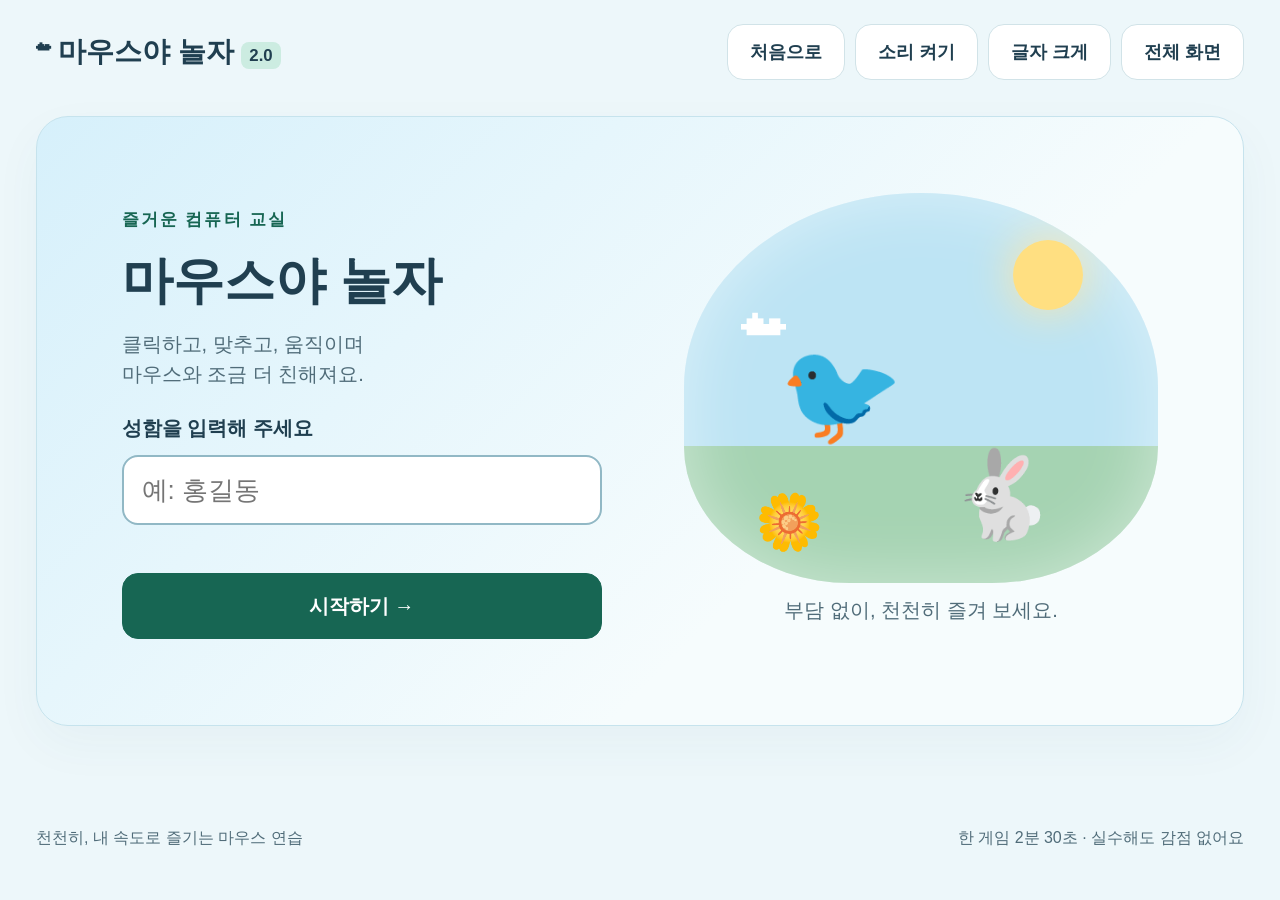
==== mouse-play-2/index.html @ c0b4bb2d "Add Mouse Play 2.0 classroom games in separate preview folder" ====
<!doctype html>
<html lang="ko"><head><meta charset="utf-8"><meta name="viewport" content="width=device-width,initial-scale=1"><meta name="theme-color" content="#e8f7fc"><title>마우스야 놀자 2.0</title><link rel="stylesheet" href="style.css"></head>
<body><header><a class="brand" href="#" id="brand">☁ 마우스야 놀자 <small>2.0</small></a><nav aria-label="화면 설정"><button id="home">처음으로</button><button id="sound" aria-pressed="false">소리 켜기</button><button id="font" aria-pressed="false">글자 크게</button><button id="full">전체 화면</button></nav></header>
<main id="app"></main><footer>천천히, 내 속도로 즐기는 마우스 연습 <span>한 게임 2분 30초 · 실수해도 감점 없어요</span></footer>
<script src="js/core.js"></script><script src="js/targets.js"></script><script src="js/puzzle.js"></script><script src="js/rabbit.js"></script><script src="js/app.js"></script></body></html>
---- mouse-play-2/style.css ----
:root{font-size:20px;--ink:#203f50;--muted:#506c79;--green:#176653;--line:#d1e3e8}*{box-sizing:border-box}body{margin:0;background:#edf7fa;color:var(--ink);font-family:'Malgun Gothic','Apple SD Gothic Neo',sans-serif;line-height:1.5}body.large{font-size:1.18rem}button,input{font:inherit}button,a,input{touch-action:manipulation}button{cursor:pointer;min-height:56px;border:1px solid var(--line);border-radius:16px;background:#fff;color:var(--ink);padding:12px 22px;font-weight:700;transition:box-shadow .18s,background .18s}button:hover{background:#f0faf7;box-shadow:0 4px 14px #1e4a5a16}button:focus-visible,a:focus-visible,input:focus-visible{outline:4px solid #d47c22;outline-offset:4px}button:disabled{cursor:default;opacity:.65}.primary{background:var(--green);color:white;border-color:var(--green);padding:17px 38px}.primary:hover{background:#105441}header{max-width:1560px;margin:auto;padding:24px 36px;display:flex;align-items:center;justify-content:space-between;gap:20px}.brand{text-decoration:none;color:var(--ink);font-size:1.4em;font-weight:900;white-space:nowrap}.brand small{font-size:.6em;background:#ccece1;padding:4px 8px;border-radius:8px}nav{display:flex;flex-wrap:wrap;gap:10px}nav button{font-size:.9em}main{max-width:1440px;margin:0 auto;padding:12px 36px 28px;min-height:calc(100vh - 190px)}footer{max-width:1440px;margin:auto;padding:12px 36px 24px;color:var(--muted);font-size:.8em;display:flex;justify-content:space-between;gap:20px}.eyebrow{color:var(--green);font-size:.85em;letter-spacing:.12em;font-weight:800}h1{font-size:clamp(2rem,4vw,3.2rem);line-height:1.25;margin:16px 0}h2{font-size:1.75em;margin:12px 0}p{margin:12px 0 24px}.sub{color:var(--muted)}.welcome{position:relative;overflow:hidden;background:linear-gradient(135deg,#d6f0fb,#f6fcfd 65%);border:1px solid #c6e3ed;border-radius:32px;min-height:610px;padding:70px 7%;display:grid;grid-template-columns:1.1fr 1fr;align-items:center;gap:40px;box-shadow:0 18px 50px #345b6d0b}.welcome form{max-width:480px}.welcome label{display:block;font-weight:700;margin-bottom:12px}.welcome input{width:100%;min-height:70px;border:2px solid #91b8c5;border-radius:16px;padding:12px 18px;background:#fff;font-size:1.3em;margin-bottom:18px}.welcome .primary{width:100%}.error{color:#a13426;min-height:30px;font-weight:700}.scene{height:390px;position:relative;isolation:isolate;border-radius:50% 50% 35% 35%;background:linear-gradient(#bde4f4 65%,#a5d3b2 65%);box-shadow:inset 0 0 70px #ffffff77;overflow:hidden}.sun{position:absolute;right:16%;top:12%;width:70px;height:70px;border-radius:50%;background:#ffdf81;box-shadow:0 0 45px #ffe6a5}.cloud{position:absolute;top:20%;left:12%;font-size:90px;color:#fff;animation:drift 8s ease-in-out infinite alternate}.scene .bird{position:absolute;font-size:100px;left:20%;top:32%;animation:float 3s ease-in-out infinite}.scene .rabbit{position:absolute;bottom:25px;right:22%;font-size:85px}.scene .flower{position:absolute;bottom:20px;left:15%;font-size:55px}.badge{display:inline-block;border-radius:30px;padding:8px 17px;background:#fff;color:var(--green);font-size:.85em;font-weight:700}.heading{margin:16px 0 30px}.cards{display:grid;grid-template-columns:1fr 1fr;gap:24px}.card{position:relative;overflow:hidden;text-align:left;padding:28px 32px;display:flex;align-items:center;gap:30px;min-height:220px;border-radius:24px;box-shadow:0 8px 25px #345b6d09}.card .art{width:150px;min-width:110px;height:150px;display:grid;place-items:center;font-size:88px;border-radius:50%;background:#dff2fa}.card:nth-child(2) .art{background:#f9edda}.card:nth-child(3) .art{background:#fbe5e5}.card:nth-child(4) .art{background:#e4f2dc}.card strong{display:block;font-size:1.5em;margin:8px 0}.card p{margin:0;color:var(--muted);font-weight:400}.tag{font-size:.75em;color:var(--green)}.center{text-align:center}.levels{max-width:850px;margin:40px auto}.levels .card{justify-content:center}.actions{display:flex;gap:14px;flex-wrap:wrap;justify-content:center;margin-top:24px}.hud{display:flex;gap:16px;align-items:center;flex-wrap:wrap;margin-bottom:16px}.hud .stat{background:#fff;border:1px solid var(--line);border-radius:17px;padding:12px 24px;flex:1;min-width:150px}.stat small{display:block;font-size:.7em;color:var(--muted)}.stat strong{font-size:1.5em}.hud .time{color:var(--green);font-variant-numeric:tabular-nums}.game-title{display:flex;align-items:center;justify-content:space-between;gap:15px;flex-wrap:wrap;margin:10px 0}.game-title h2{font-size:1.25em}.hint{padding:10px 0;margin:0;color:var(--muted)}.arena{width:100%;aspect-ratio:2.05;min-height:340px;max-height:650px;position:relative;border:2px solid #a9cfcc;border-radius:26px;overflow:hidden;background:#d7eff5;touch-action:none;user-select:none}.arena canvas{width:100%;height:100%;display:block}.score-big{font-size:4em;line-height:1.3;font-weight:900;color:var(--green);margin:20px 0}.result{max-width:950px;margin:auto;background:#fff;border:1px solid var(--line);border-radius:28px;padding:36px}.rank{margin:28px 0;text-align:left;background:#f3f8f9;padding:22px;border-radius:18px}.rank h3{margin:0 0 8px}.rank p{font-size:.85em;margin:8px 0 14px}.rank ol{padding-left:32px}.rank li{padding:8px;border-bottom:1px solid var(--line)}.rank .mine{background:#dcefe5;font-weight:800}.rank li span{float:right}.puzzle-tools{position:absolute;right:16px;top:12px;z-index:2}.puzzle-preview{position:absolute;inset:8%;z-index:4;background:#fff;padding:16px;border-radius:20px;box-shadow:0 6px 24px #0003;display:flex;align-items:center;justify-content:center;gap:14px}.puzzle-preview img{max-width:85%;max-height:100%;object-fit:contain}.toast{position:absolute;left:50%;top:14%;transform:translateX(-50%);background:#fff;padding:14px 24px;border-radius:20px;font-size:1.3em;font-weight:800;box-shadow:0 6px 22px #0002;pointer-events:none;z-index:3}.hidden{display:none!important}@keyframes drift{to{transform:translateX(40px)}}@keyframes float{50%{transform:translateY(-18px) rotate(-5deg)}}@media(max-width:950px){header{flex-direction:column;align-items:flex-start;padding:18px 20px}main{padding:10px 20px 20px}.welcome{padding:35px;min-height:520px;gap:15px}.scene{height:300px}.cards{gap:16px}.card{padding:22px;gap:18px}.card .art{min-width:80px;width:100px;height:110px;font-size:65px}.card strong{font-size:1.2em}footer{padding:16px 20px;flex-wrap:wrap}}@media(max-width:640px){:root{font-size:18px}header nav{gap:7px}nav button{padding:10px 13px}.welcome{display:block;padding:28px}.welcome .scene{display:none}.cards{grid-template-columns:1fr}.card{min-height:150px}.heading{margin:10px 0 20px}.arena{aspect-ratio:auto;height:440px;min-height:0}.hud{gap:8px}.hud .stat{min-width:95px;padding:10px}.stat strong{font-size:1.15em}.result{padding:24px 18px}.score-big{font-size:3em}}
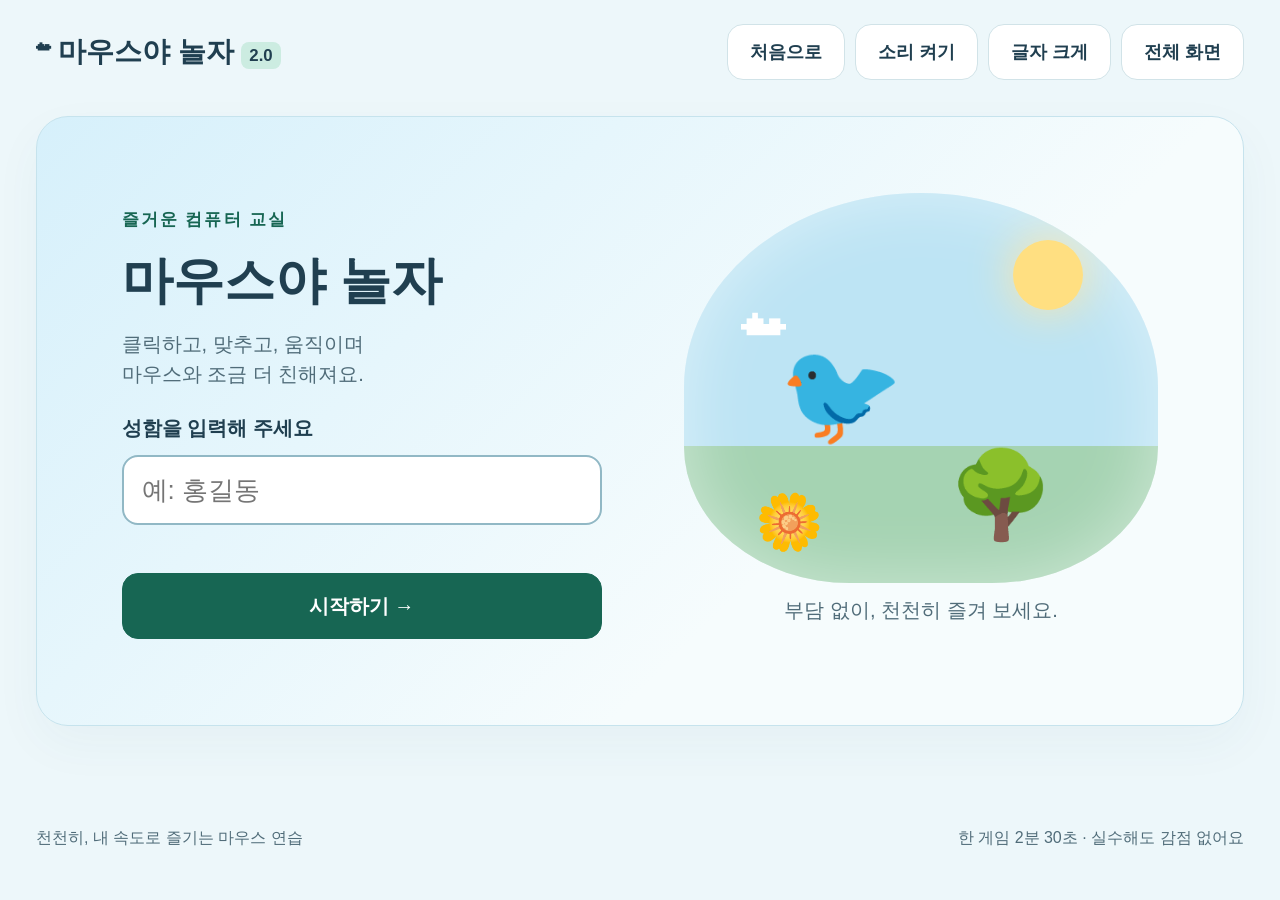
==== commit 945c7d0f: "Revise classroom games: size scores, 6/9 piece puzzles, three games and game-selection home" ====
--- a/mouse-play-2/index.html
+++ b/mouse-play-2/index.html
@@ -1,5 +1,6 @@
-<!doctype html>
-<html lang="ko"><head><meta charset="utf-8"><meta name="viewport" content="width=device-width,initial-scale=1"><meta name="theme-color" content="#e8f7fc"><title>마우스야 놀자 2.0</title><link rel="stylesheet" href="style.css"></head>
-<body><header><a class="brand" href="#" id="brand">☁ 마우스야 놀자 <small>2.0</small></a><nav aria-label="화면 설정"><button id="home">처음으로</button><button id="sound" aria-pressed="false">소리 켜기</button><button id="font" aria-pressed="false">글자 크게</button><button id="full">전체 화면</button></nav></header>
-<main id="app"></main><footer>천천히, 내 속도로 즐기는 마우스 연습 <span>한 게임 2분 30초 · 실수해도 감점 없어요</span></footer>
-<script src="js/core.js"></script><script src="js/targets.js"></script><script src="js/puzzle.js"></script><script src="js/rabbit.js"></script><script src="js/app.js"></script></body></html>
+<!doctype html>
+<html lang="ko"><head><meta charset="utf-8"><meta name="viewport" content="width=device-width,initial-scale=1"><meta name="theme-color" content="#e8f7fc"><title>마우스야 놀자 2.0</title><link rel="stylesheet" href="style.css?v=20261018-2"></head>
+<body><header><a class="brand" href="#" id="brand">☁ 마우스야 놀자 <small>2.0</small></a><nav aria-label="화면 설정"><button id="home">처음으로</button><button id="sound" aria-pressed="false">소리 켜기</button><button id="font" aria-pressed="false">글자 크게</button><button id="full">전체 화면</button></nav></header>
+<main id="app"></main><footer>천천히, 내 속도로 즐기는 마우스 연습 <span>한 게임 2분 30초 · 실수해도 감점 없어요</span></footer>
+<script src="js/core.js?v=20261018-2"></script><script src="js/targets.js?v=20261018-2"></script><script src="js/puzzle.js?v=20261018-2"></script><script src="js/app.js?v=20261018-2"></script></body></html>
+
--- a/mouse-play-2/style.css
+++ b/mouse-play-2/style.css
@@ -1 +1,3 @@
 :root{font-size:20px;--ink:#203f50;--muted:#506c79;--green:#176653;--line:#d1e3e8}*{box-sizing:border-box}body{margin:0;background:#edf7fa;color:var(--ink);font-family:'Malgun Gothic','Apple SD Gothic Neo',sans-serif;line-height:1.5}body.large{font-size:1.18rem}button,input{font:inherit}button,a,input{touch-action:manipulation}button{cursor:pointer;min-height:56px;border:1px solid var(--line);border-radius:16px;background:#fff;color:var(--ink);padding:12px 22px;font-weight:700;transition:box-shadow .18s,background .18s}button:hover{background:#f0faf7;box-shadow:0 4px 14px #1e4a5a16}button:focus-visible,a:focus-visible,input:focus-visible{outline:4px solid #d47c22;outline-offset:4px}button:disabled{cursor:default;opacity:.65}.primary{background:var(--green);color:white;border-color:var(--green);padding:17px 38px}.primary:hover{background:#105441}header{max-width:1560px;margin:auto;padding:24px 36px;display:flex;align-items:center;justify-content:space-between;gap:20px}.brand{text-decoration:none;color:var(--ink);font-size:1.4em;font-weight:900;white-space:nowrap}.brand small{font-size:.6em;background:#ccece1;padding:4px 8px;border-radius:8px}nav{display:flex;flex-wrap:wrap;gap:10px}nav button{font-size:.9em}main{max-width:1440px;margin:0 auto;padding:12px 36px 28px;min-height:calc(100vh - 190px)}footer{max-width:1440px;margin:auto;padding:12px 36px 24px;color:var(--muted);font-size:.8em;display:flex;justify-content:space-between;gap:20px}.eyebrow{color:var(--green);font-size:.85em;letter-spacing:.12em;font-weight:800}h1{font-size:clamp(2rem,4vw,3.2rem);line-height:1.25;margin:16px 0}h2{font-size:1.75em;margin:12px 0}p{margin:12px 0 24px}.sub{color:var(--muted)}.welcome{position:relative;overflow:hidden;background:linear-gradient(135deg,#d6f0fb,#f6fcfd 65%);border:1px solid #c6e3ed;border-radius:32px;min-height:610px;padding:70px 7%;display:grid;grid-template-columns:1.1fr 1fr;align-items:center;gap:40px;box-shadow:0 18px 50px #345b6d0b}.welcome form{max-width:480px}.welcome label{display:block;font-weight:700;margin-bottom:12px}.welcome input{width:100%;min-height:70px;border:2px solid #91b8c5;border-radius:16px;padding:12px 18px;background:#fff;font-size:1.3em;margin-bottom:18px}.welcome .primary{width:100%}.error{color:#a13426;min-height:30px;font-weight:700}.scene{height:390px;position:relative;isolation:isolate;border-radius:50% 50% 35% 35%;background:linear-gradient(#bde4f4 65%,#a5d3b2 65%);box-shadow:inset 0 0 70px #ffffff77;overflow:hidden}.sun{position:absolute;right:16%;top:12%;width:70px;height:70px;border-radius:50%;background:#ffdf81;box-shadow:0 0 45px #ffe6a5}.cloud{position:absolute;top:20%;left:12%;font-size:90px;color:#fff;animation:drift 8s ease-in-out infinite alternate}.scene .bird{position:absolute;font-size:100px;left:20%;top:32%;animation:float 3s ease-in-out infinite}.scene .rabbit{position:absolute;bottom:25px;right:22%;font-size:85px}.scene .flower{position:absolute;bottom:20px;left:15%;font-size:55px}.badge{display:inline-block;border-radius:30px;padding:8px 17px;background:#fff;color:var(--green);font-size:.85em;font-weight:700}.heading{margin:16px 0 30px}.cards{display:grid;grid-template-columns:1fr 1fr;gap:24px}.card{position:relative;overflow:hidden;text-align:left;padding:28px 32px;display:flex;align-items:center;gap:30px;min-height:220px;border-radius:24px;box-shadow:0 8px 25px #345b6d09}.card .art{width:150px;min-width:110px;height:150px;display:grid;place-items:center;font-size:88px;border-radius:50%;background:#dff2fa}.card:nth-child(2) .art{background:#f9edda}.card:nth-child(3) .art{background:#fbe5e5}.card:nth-child(4) .art{background:#e4f2dc}.card strong{display:block;font-size:1.5em;margin:8px 0}.card p{margin:0;color:var(--muted);font-weight:400}.tag{font-size:.75em;color:var(--green)}.center{text-align:center}.levels{max-width:850px;margin:40px auto}.levels .card{justify-content:center}.actions{display:flex;gap:14px;flex-wrap:wrap;justify-content:center;margin-top:24px}.hud{display:flex;gap:16px;align-items:center;flex-wrap:wrap;margin-bottom:16px}.hud .stat{background:#fff;border:1px solid var(--line);border-radius:17px;padding:12px 24px;flex:1;min-width:150px}.stat small{display:block;font-size:.7em;color:var(--muted)}.stat strong{font-size:1.5em}.hud .time{color:var(--green);font-variant-numeric:tabular-nums}.game-title{display:flex;align-items:center;justify-content:space-between;gap:15px;flex-wrap:wrap;margin:10px 0}.game-title h2{font-size:1.25em}.hint{padding:10px 0;margin:0;color:var(--muted)}.arena{width:100%;aspect-ratio:2.05;min-height:340px;max-height:650px;position:relative;border:2px solid #a9cfcc;border-radius:26px;overflow:hidden;background:#d7eff5;touch-action:none;user-select:none}.arena canvas{width:100%;height:100%;display:block}.score-big{font-size:4em;line-height:1.3;font-weight:900;color:var(--green);margin:20px 0}.result{max-width:950px;margin:auto;background:#fff;border:1px solid var(--line);border-radius:28px;padding:36px}.rank{margin:28px 0;text-align:left;background:#f3f8f9;padding:22px;border-radius:18px}.rank h3{margin:0 0 8px}.rank p{font-size:.85em;margin:8px 0 14px}.rank ol{padding-left:32px}.rank li{padding:8px;border-bottom:1px solid var(--line)}.rank .mine{background:#dcefe5;font-weight:800}.rank li span{float:right}.puzzle-tools{position:absolute;right:16px;top:12px;z-index:2}.puzzle-preview{position:absolute;inset:8%;z-index:4;background:#fff;padding:16px;border-radius:20px;box-shadow:0 6px 24px #0003;display:flex;align-items:center;justify-content:center;gap:14px}.puzzle-preview img{max-width:85%;max-height:100%;object-fit:contain}.toast{position:absolute;left:50%;top:14%;transform:translateX(-50%);background:#fff;padding:14px 24px;border-radius:20px;font-size:1.3em;font-weight:800;box-shadow:0 6px 22px #0002;pointer-events:none;z-index:3}.hidden{display:none!important}@keyframes drift{to{transform:translateX(40px)}}@keyframes float{50%{transform:translateY(-18px) rotate(-5deg)}}@media(max-width:950px){header{flex-direction:column;align-items:flex-start;padding:18px 20px}main{padding:10px 20px 20px}.welcome{padding:35px;min-height:520px;gap:15px}.scene{height:300px}.cards{gap:16px}.card{padding:22px;gap:18px}.card .art{min-width:80px;width:100px;height:110px;font-size:65px}.card strong{font-size:1.2em}footer{padding:16px 20px;flex-wrap:wrap}}@media(max-width:640px){:root{font-size:18px}header nav{gap:7px}nav button{padding:10px 13px}.welcome{display:block;padding:28px}.welcome .scene{display:none}.cards{grid-template-columns:1fr}.card{min-height:150px}.heading{margin:10px 0 20px}.arena{aspect-ratio:auto;height:440px;min-height:0}.hud{gap:8px}.hud .stat{min-width:95px;padding:10px}.stat strong{font-size:1.15em}.result{padding:24px 18px}.score-big{font-size:3em}}
+.cards.game-cards{grid-template-columns:repeat(3,minmax(0,1fr))}.game-cards .card{flex-direction:column;align-items:flex-start}.game-cards .art{align-self:center}.game-cards .card strong{font-size:1.3em}@media(max-width:950px){.cards.game-cards{grid-template-columns:repeat(2,minmax(0,1fr))}}@media(max-width:640px){.cards.game-cards{grid-template-columns:1fr}.game-cards .card{flex-direction:row;align-items:center}}
+
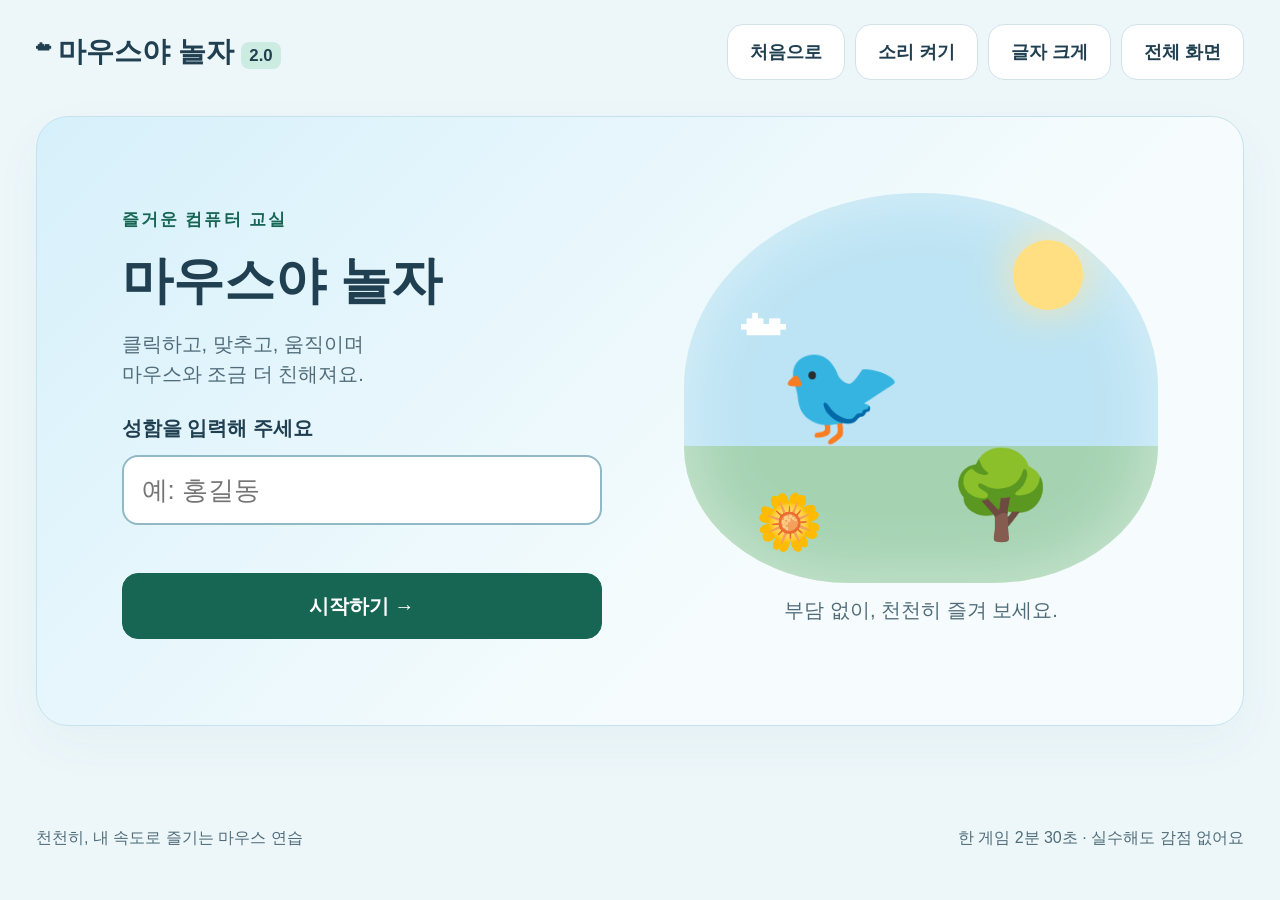
==== commit c7d50099: "Replace bird emoji glyphs with canvas illustrations to avoid missing-glyph boxes" ====
--- a/mouse-play-2/index.html
+++ b/mouse-play-2/index.html
@@ -1,6 +1,6 @@
 <!doctype html>
-<html lang="ko"><head><meta charset="utf-8"><meta name="viewport" content="width=device-width,initial-scale=1"><meta name="theme-color" content="#e8f7fc"><title>마우스야 놀자 2.0</title><link rel="stylesheet" href="style.css?v=20261018-2"></head>
+<html lang="ko"><head><meta charset="utf-8"><meta name="viewport" content="width=device-width,initial-scale=1"><meta name="theme-color" content="#e8f7fc"><title>마우스야 놀자 2.0</title><link rel="stylesheet" href="style.css?v=20261018-4"></head>
 <body><header><a class="brand" href="#" id="brand">☁ 마우스야 놀자 <small>2.0</small></a><nav aria-label="화면 설정"><button id="home">처음으로</button><button id="sound" aria-pressed="false">소리 켜기</button><button id="font" aria-pressed="false">글자 크게</button><button id="full">전체 화면</button></nav></header>
 <main id="app"></main><footer>천천히, 내 속도로 즐기는 마우스 연습 <span>한 게임 2분 30초 · 실수해도 감점 없어요</span></footer>
-<script src="js/core.js?v=20261018-2"></script><script src="js/targets.js?v=20261018-2"></script><script src="js/puzzle.js?v=20261018-2"></script><script src="js/app.js?v=20261018-2"></script></body></html>
+<script src="js/core.js?v=20261018-4"></script><script src="js/targets.js?v=20261026-1"></script><script src="js/puzzle.js?v=20261018-4"></script><script src="js/differences.js?v=20261018-4"></script><script src="js/app.js?v=20261018-4"></script></body></html>
 
--- a/mouse-play-2/style.css
+++ b/mouse-play-2/style.css
@@ -1,3 +1,4 @@
-:root{font-size:20px;--ink:#203f50;--muted:#506c79;--green:#176653;--line:#d1e3e8}*{box-sizing:border-box}body{margin:0;background:#edf7fa;color:var(--ink);font-family:'Malgun Gothic','Apple SD Gothic Neo',sans-serif;line-height:1.5}body.large{font-size:1.18rem}button,input{font:inherit}button,a,input{touch-action:manipulation}button{cursor:pointer;min-height:56px;border:1px solid var(--line);border-radius:16px;background:#fff;color:var(--ink);padding:12px 22px;font-weight:700;transition:box-shadow .18s,background .18s}button:hover{background:#f0faf7;box-shadow:0 4px 14px #1e4a5a16}button:focus-visible,a:focus-visible,input:focus-visible{outline:4px solid #d47c22;outline-offset:4px}button:disabled{cursor:default;opacity:.65}.primary{background:var(--green);color:white;border-color:var(--green);padding:17px 38px}.primary:hover{background:#105441}header{max-width:1560px;margin:auto;padding:24px 36px;display:flex;align-items:center;justify-content:space-between;gap:20px}.brand{text-decoration:none;color:var(--ink);font-size:1.4em;font-weight:900;white-space:nowrap}.brand small{font-size:.6em;background:#ccece1;padding:4px 8px;border-radius:8px}nav{display:flex;flex-wrap:wrap;gap:10px}nav button{font-size:.9em}main{max-width:1440px;margin:0 auto;padding:12px 36px 28px;min-height:calc(100vh - 190px)}footer{max-width:1440px;margin:auto;padding:12px 36px 24px;color:var(--muted);font-size:.8em;display:flex;justify-content:space-between;gap:20px}.eyebrow{color:var(--green);font-size:.85em;letter-spacing:.12em;font-weight:800}h1{font-size:clamp(2rem,4vw,3.2rem);line-height:1.25;margin:16px 0}h2{font-size:1.75em;margin:12px 0}p{margin:12px 0 24px}.sub{color:var(--muted)}.welcome{position:relative;overflow:hidden;background:linear-gradient(135deg,#d6f0fb,#f6fcfd 65%);border:1px solid #c6e3ed;border-radius:32px;min-height:610px;padding:70px 7%;display:grid;grid-template-columns:1.1fr 1fr;align-items:center;gap:40px;box-shadow:0 18px 50px #345b6d0b}.welcome form{max-width:480px}.welcome label{display:block;font-weight:700;margin-bottom:12px}.welcome input{width:100%;min-height:70px;border:2px solid #91b8c5;border-radius:16px;padding:12px 18px;background:#fff;font-size:1.3em;margin-bottom:18px}.welcome .primary{width:100%}.error{color:#a13426;min-height:30px;font-weight:700}.scene{height:390px;position:relative;isolation:isolate;border-radius:50% 50% 35% 35%;background:linear-gradient(#bde4f4 65%,#a5d3b2 65%);box-shadow:inset 0 0 70px #ffffff77;overflow:hidden}.sun{position:absolute;right:16%;top:12%;width:70px;height:70px;border-radius:50%;background:#ffdf81;box-shadow:0 0 45px #ffe6a5}.cloud{position:absolute;top:20%;left:12%;font-size:90px;color:#fff;animation:drift 8s ease-in-out infinite alternate}.scene .bird{position:absolute;font-size:100px;left:20%;top:32%;animation:float 3s ease-in-out infinite}.scene .rabbit{position:absolute;bottom:25px;right:22%;font-size:85px}.scene .flower{position:absolute;bottom:20px;left:15%;font-size:55px}.badge{display:inline-block;border-radius:30px;padding:8px 17px;background:#fff;color:var(--green);font-size:.85em;font-weight:700}.heading{margin:16px 0 30px}.cards{display:grid;grid-template-columns:1fr 1fr;gap:24px}.card{position:relative;overflow:hidden;text-align:left;padding:28px 32px;display:flex;align-items:center;gap:30px;min-height:220px;border-radius:24px;box-shadow:0 8px 25px #345b6d09}.card .art{width:150px;min-width:110px;height:150px;display:grid;place-items:center;font-size:88px;border-radius:50%;background:#dff2fa}.card:nth-child(2) .art{background:#f9edda}.card:nth-child(3) .art{background:#fbe5e5}.card:nth-child(4) .art{background:#e4f2dc}.card strong{display:block;font-size:1.5em;margin:8px 0}.card p{margin:0;color:var(--muted);font-weight:400}.tag{font-size:.75em;color:var(--green)}.center{text-align:center}.levels{max-width:850px;margin:40px auto}.levels .card{justify-content:center}.actions{display:flex;gap:14px;flex-wrap:wrap;justify-content:center;margin-top:24px}.hud{display:flex;gap:16px;align-items:center;flex-wrap:wrap;margin-bottom:16px}.hud .stat{background:#fff;border:1px solid var(--line);border-radius:17px;padding:12px 24px;flex:1;min-width:150px}.stat small{display:block;font-size:.7em;color:var(--muted)}.stat strong{font-size:1.5em}.hud .time{color:var(--green);font-variant-numeric:tabular-nums}.game-title{display:flex;align-items:center;justify-content:space-between;gap:15px;flex-wrap:wrap;margin:10px 0}.game-title h2{font-size:1.25em}.hint{padding:10px 0;margin:0;color:var(--muted)}.arena{width:100%;aspect-ratio:2.05;min-height:340px;max-height:650px;position:relative;border:2px solid #a9cfcc;border-radius:26px;overflow:hidden;background:#d7eff5;touch-action:none;user-select:none}.arena canvas{width:100%;height:100%;display:block}.score-big{font-size:4em;line-height:1.3;font-weight:900;color:var(--green);margin:20px 0}.result{max-width:950px;margin:auto;background:#fff;border:1px solid var(--line);border-radius:28px;padding:36px}.rank{margin:28px 0;text-align:left;background:#f3f8f9;padding:22px;border-radius:18px}.rank h3{margin:0 0 8px}.rank p{font-size:.85em;margin:8px 0 14px}.rank ol{padding-left:32px}.rank li{padding:8px;border-bottom:1px solid var(--line)}.rank .mine{background:#dcefe5;font-weight:800}.rank li span{float:right}.puzzle-tools{position:absolute;right:16px;top:12px;z-index:2}.puzzle-preview{position:absolute;inset:8%;z-index:4;background:#fff;padding:16px;border-radius:20px;box-shadow:0 6px 24px #0003;display:flex;align-items:center;justify-content:center;gap:14px}.puzzle-preview img{max-width:85%;max-height:100%;object-fit:contain}.toast{position:absolute;left:50%;top:14%;transform:translateX(-50%);background:#fff;padding:14px 24px;border-radius:20px;font-size:1.3em;font-weight:800;box-shadow:0 6px 22px #0002;pointer-events:none;z-index:3}.hidden{display:none!important}@keyframes drift{to{transform:translateX(40px)}}@keyframes float{50%{transform:translateY(-18px) rotate(-5deg)}}@media(max-width:950px){header{flex-direction:column;align-items:flex-start;padding:18px 20px}main{padding:10px 20px 20px}.welcome{padding:35px;min-height:520px;gap:15px}.scene{height:300px}.cards{gap:16px}.card{padding:22px;gap:18px}.card .art{min-width:80px;width:100px;height:110px;font-size:65px}.card strong{font-size:1.2em}footer{padding:16px 20px;flex-wrap:wrap}}@media(max-width:640px){:root{font-size:18px}header nav{gap:7px}nav button{padding:10px 13px}.welcome{display:block;padding:28px}.welcome .scene{display:none}.cards{grid-template-columns:1fr}.card{min-height:150px}.heading{margin:10px 0 20px}.arena{aspect-ratio:auto;height:440px;min-height:0}.hud{gap:8px}.hud .stat{min-width:95px;padding:10px}.stat strong{font-size:1.15em}.result{padding:24px 18px}.score-big{font-size:3em}}
-.cards.game-cards{grid-template-columns:repeat(3,minmax(0,1fr))}.game-cards .card{flex-direction:column;align-items:flex-start}.game-cards .art{align-self:center}.game-cards .card strong{font-size:1.3em}@media(max-width:950px){.cards.game-cards{grid-template-columns:repeat(2,minmax(0,1fr))}}@media(max-width:640px){.cards.game-cards{grid-template-columns:1fr}.game-cards .card{flex-direction:row;align-items:center}}
+:root{font-size:20px;--ink:#203f50;--muted:#506c79;--green:#176653;--line:#d1e3e8}*{box-sizing:border-box}body{margin:0;background:#edf7fa;color:var(--ink);font-family:'Malgun Gothic','Apple SD Gothic Neo',sans-serif;line-height:1.5}body.large{font-size:1.18rem}button,input{font:inherit}button,a,input{touch-action:manipulation}button{cursor:pointer;min-height:56px;border:1px solid var(--line);border-radius:16px;background:#fff;color:var(--ink);padding:12px 22px;font-weight:700;transition:box-shadow .18s,background .18s}button:hover{background:#f0faf7;box-shadow:0 4px 14px #1e4a5a16}button:focus-visible,a:focus-visible,input:focus-visible{outline:4px solid #d47c22;outline-offset:4px}button:disabled{cursor:default;opacity:.65}.primary{background:var(--green);color:white;border-color:var(--green);padding:17px 38px}.primary:hover{background:#105441}header{max-width:1560px;margin:auto;padding:24px 36px;display:flex;align-items:center;justify-content:space-between;gap:20px}.brand{text-decoration:none;color:var(--ink);font-size:1.4em;font-weight:900;white-space:nowrap}.brand small{font-size:.6em;background:#ccece1;padding:4px 8px;border-radius:8px}nav{display:flex;flex-wrap:wrap;gap:10px}nav button{font-size:.9em}main{max-width:1440px;margin:0 auto;padding:12px 36px 28px;min-height:calc(100vh - 190px)}footer{max-width:1440px;margin:auto;padding:12px 36px 24px;color:var(--muted);font-size:.8em;display:flex;justify-content:space-between;gap:20px}.eyebrow{color:var(--green);font-size:.85em;letter-spacing:.12em;font-weight:800}h1{font-size:clamp(2rem,4vw,3.2rem);line-height:1.25;margin:16px 0}h2{font-size:1.75em;margin:12px 0}p{margin:12px 0 24px}.sub{color:var(--muted)}.welcome{position:relative;overflow:hidden;background:linear-gradient(135deg,#d6f0fb,#f6fcfd 65%);border:1px solid #c6e3ed;border-radius:32px;min-height:610px;padding:70px 7%;display:grid;grid-template-columns:1.1fr 1fr;align-items:center;gap:40px;box-shadow:0 18px 50px #345b6d0b}.welcome form{max-width:480px}.welcome label{display:block;font-weight:700;margin-bottom:12px}.welcome input{width:100%;min-height:70px;border:2px solid #91b8c5;border-radius:16px;padding:12px 18px;background:#fff;font-size:1.3em;margin-bottom:18px}.welcome .primary{width:100%}.error{color:#a13426;min-height:30px;font-weight:700}.scene{height:390px;position:relative;isolation:isolate;border-radius:50% 50% 35% 35%;background:linear-gradient(#bde4f4 65%,#a5d3b2 65%);box-shadow:inset 0 0 70px #ffffff77;overflow:hidden}.sun{position:absolute;right:16%;top:12%;width:70px;height:70px;border-radius:50%;background:#ffdf81;box-shadow:0 0 45px #ffe6a5}.cloud{position:absolute;top:20%;left:12%;font-size:90px;color:#fff;animation:drift 8s ease-in-out infinite alternate}.scene .bird{position:absolute;font-size:100px;left:20%;top:32%;animation:float 3s ease-in-out infinite}.scene .rabbit{position:absolute;bottom:25px;right:22%;font-size:85px}.scene .flower{position:absolute;bottom:20px;left:15%;font-size:55px}.badge{display:inline-block;border-radius:30px;padding:8px 17px;background:#fff;color:var(--green);font-size:.85em;font-weight:700}.heading{margin:16px 0 30px}.cards{display:grid;grid-template-columns:1fr 1fr;gap:24px}.card{position:relative;overflow:hidden;text-align:left;padding:28px 32px;display:flex;align-items:center;gap:30px;min-height:220px;border-radius:24px;box-shadow:0 8px 25px #345b6d09}.card .art{width:150px;min-width:110px;height:150px;display:grid;place-items:center;font-size:88px;border-radius:50%;background:#dff2fa}.card:nth-child(2) .art{background:#f9edda}.card:nth-child(3) .art{background:#fbe5e5}.card:nth-child(4) .art{background:#e4f2dc}.card strong{display:block;font-size:1.5em;margin:8px 0}.card p{margin:0;color:var(--muted);font-weight:400}.tag{font-size:.75em;color:var(--green)}.center{text-align:center}.levels{max-width:850px;margin:40px auto}.levels .card{justify-content:center}.actions{display:flex;gap:14px;flex-wrap:wrap;justify-content:center;margin-top:24px}.hud{display:flex;gap:16px;align-items:center;flex-wrap:wrap;margin-bottom:16px}.hud .stat{background:#fff;border:1px solid var(--line);border-radius:17px;padding:12px 24px;flex:1;min-width:150px}.stat small{display:block;font-size:.7em;color:var(--muted)}.stat strong{font-size:1.5em}.hud .time{color:var(--green);font-variant-numeric:tabular-nums}.game-title{display:flex;align-items:center;justify-content:space-between;gap:15px;flex-wrap:wrap;margin:10px 0}.game-title h2{font-size:1.25em}.hint{padding:10px 0;margin:0;color:var(--muted)}.arena{width:100%;aspect-ratio:2.05;min-height:340px;max-height:650px;position:relative;border:2px solid #a9cfcc;border-radius:26px;overflow:hidden;background:#d7eff5;touch-action:none;user-select:none}.arena canvas{width:100%;height:100%;display:block}.score-big{font-size:4em;line-height:1.3;font-weight:900;color:var(--green);margin:20px 0}.result{max-width:950px;margin:auto;background:#fff;border:1px solid var(--line);border-radius:28px;padding:36px}.rank{margin:28px 0;text-align:left;background:#f3f8f9;padding:22px;border-radius:18px}.rank h3{margin:0 0 8px}.rank p{font-size:.85em;margin:8px 0 14px}.rank ol{padding-left:32px}.rank li{padding:8px;border-bottom:1px solid var(--line)}.rank .mine{background:#dcefe5;font-weight:800}.rank li span{float:right}.puzzle-tools{position:absolute;right:16px;top:12px;z-index:2}.puzzle-preview{position:absolute;inset:8%;z-index:4;background:#fff;padding:16px;border-radius:20px;box-shadow:0 6px 24px #0003;display:flex;align-items:center;justify-content:center;gap:14px}.puzzle-preview img{max-width:85%;max-height:100%;object-fit:contain}.toast{position:absolute;left:50%;top:14%;transform:translateX(-50%);background:#fff;padding:14px 24px;border-radius:20px;font-size:1.3em;font-weight:800;box-shadow:0 6px 22px #0002;pointer-events:none;z-index:3}.hidden{display:none!important}@keyframes drift{to{transform:translateX(40px)}}@keyframes float{50%{transform:translateY(-18px) rotate(-5deg)}}@media(max-width:950px){header{flex-direction:column;align-items:flex-start;padding:18px 20px}main{padding:10px 20px 20px}.welcome{padding:35px;min-height:520px;gap:15px}.scene{height:300px}.cards{gap:16px}.card{padding:22px;gap:18px}.card .art{min-width:80px;width:100px;height:110px;font-size:65px}.card strong{font-size:1.2em}footer{padding:16px 20px;flex-wrap:wrap}}@media(max-width:640px){:root{font-size:18px}header nav{gap:7px}nav button{padding:10px 13px}.welcome{display:block;padding:28px}.welcome .scene{display:none}.cards{grid-template-columns:1fr}.card{min-height:150px}.heading{margin:10px 0 20px}.arena{aspect-ratio:auto;height:440px;min-height:0}.hud{gap:8px}.hud .stat{min-width:95px;padding:10px}.stat strong{font-size:1.15em}.result{padding:24px 18px}.score-big{font-size:3em}}
+.cards.game-cards{grid-template-columns:repeat(2,minmax(0,1fr))}.game-cards .card{flex-direction:row;align-items:center}.game-cards .art{align-self:center}.game-cards .card strong{font-size:1.3em}@media(max-width:950px){.cards.game-cards{grid-template-columns:repeat(2,minmax(0,1fr))}}@media(max-width:640px){.cards.game-cards{grid-template-columns:1fr}.game-cards .card{flex-direction:row;align-items:center}}
 
+.cards.game-cards{grid-template-columns:repeat(2,minmax(0,1fr))}.game-cards .card{flex-direction:row;align-items:center}.difference-tools{display:flex;justify-content:space-between;align-items:center;gap:12px;flex-wrap:wrap;margin:8px 0 14px}.difference-tools strong{font-size:1.15em;color:#185746}.arena.difference-arena{height:auto;max-height:none;min-height:0;aspect-ratio:2}.arena.difference-arena canvas{height:auto;aspect-ratio:2}.arena.difference-stacked{aspect-ratio:600/1120}.arena.difference-stacked canvas{aspect-ratio:600/1120}@media(max-width:640px){.cards.game-cards{grid-template-columns:1fr}}
